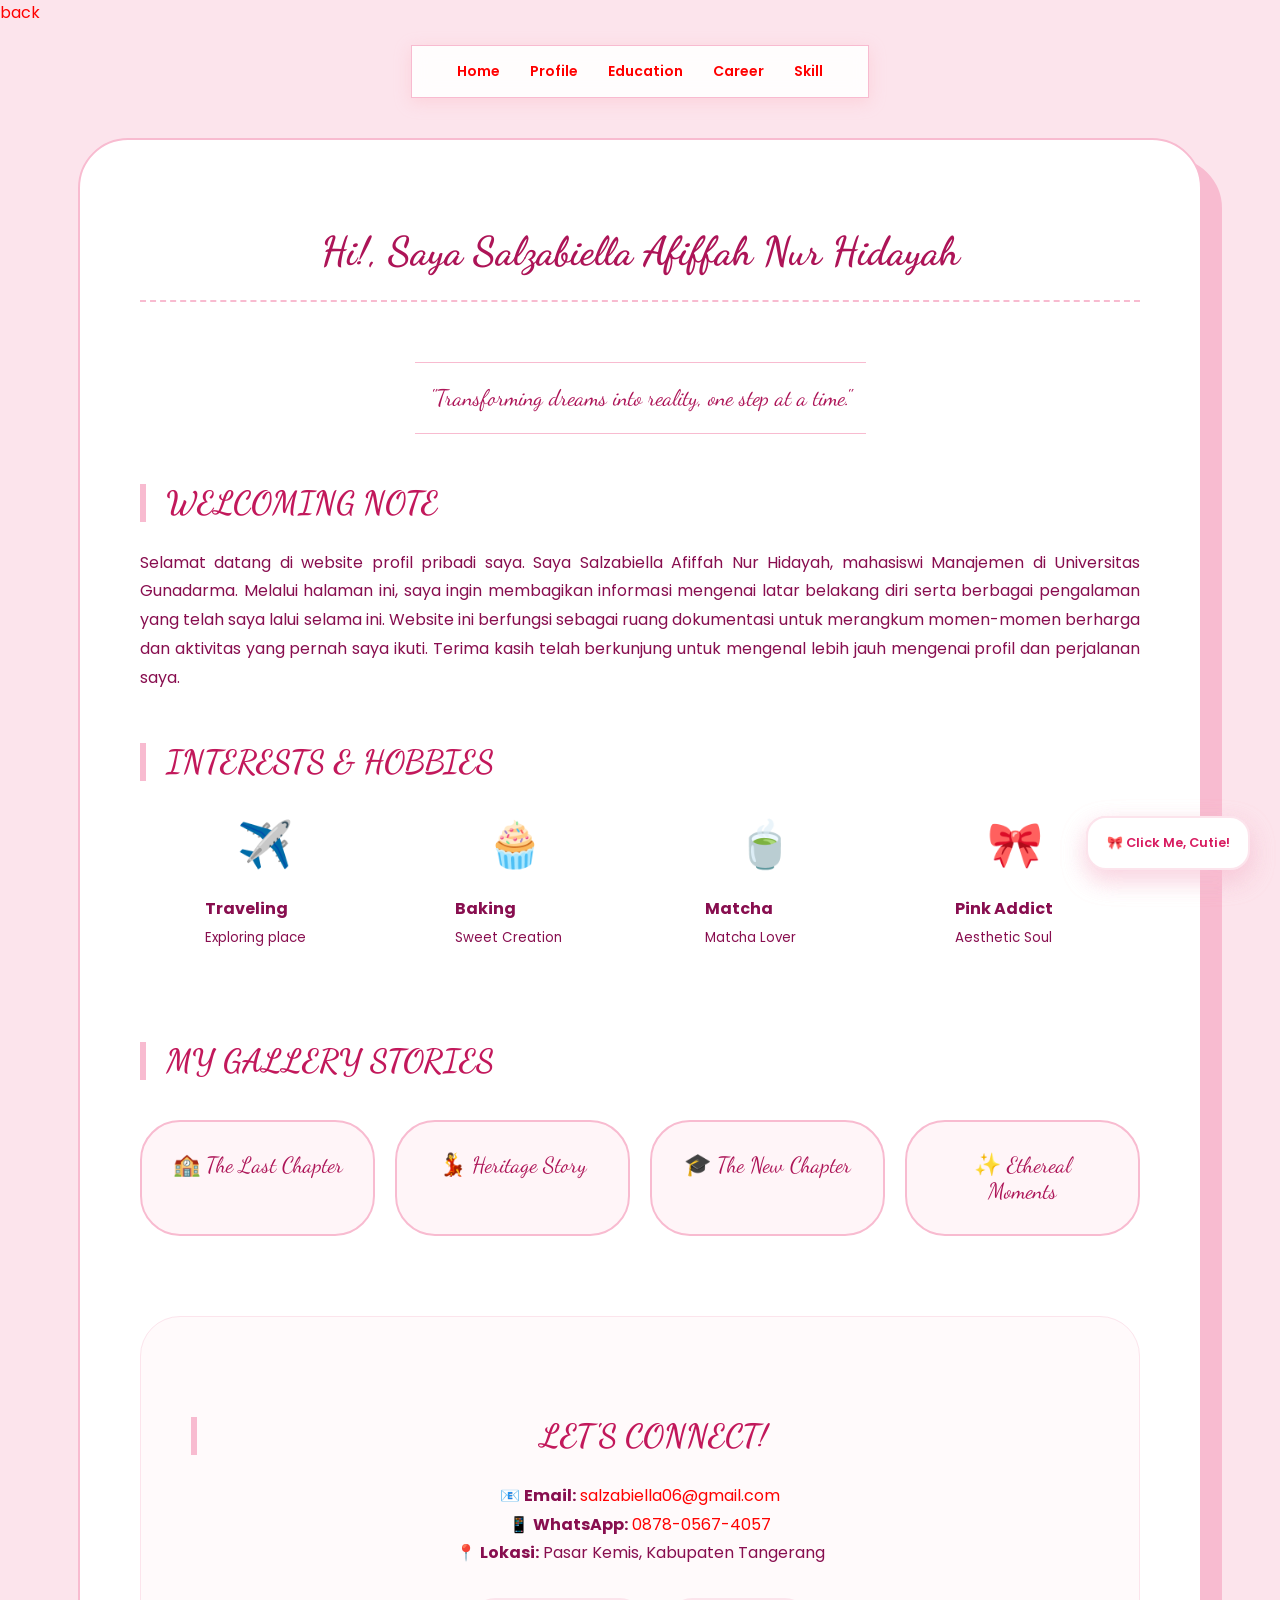
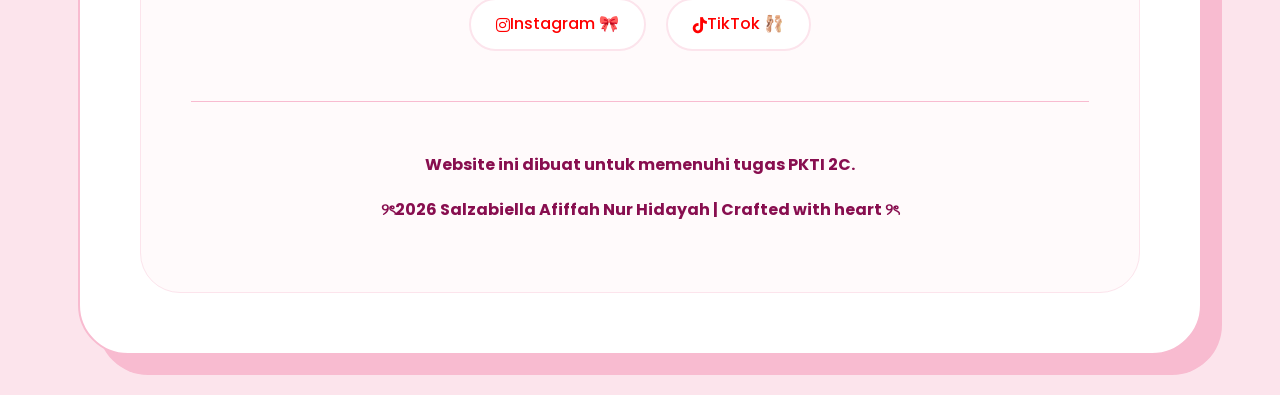
==== index.html @ d6002692 "index.html" ====
<!DOCTYPE html>
<html lang="id">
<head>
    <meta charset="UTF-8">
    <title>Home - Salzabiella</title>
    <link rel="stylesheet" href="style-base.css"><link rel="stylesheet" href="style-theme.css">
    <link href="https://fonts.googleapis.com/css2?family=Dancing+Script:wght@600&family=Poppins:wght@400;600&display=swap" rel="stylesheet">
</head>
<body>
<a href= "Latihan_Table.html">back</a> 
<nav>
    <a href="index.html">Home</a>
    <a href="profil.html">Profile</a>
    <a href="pendidikan.html">Education</a>
    <a href="karir.html">Career</a>
    <a href="keahlian.html">Skill</a>
</nav>
<div class="main-container">
    <header style="text-align: center; margin-bottom: 50px;">
    <h1 class="greeting-text">Hi!, Saya <span class="name-highlight">Salzabiella Afiffah Nur Hidayah</span></h1>
        <div style="margin-top: 20px; padding: 15px; border-top: 1px solid #f8bbd0; border-bottom: 1px solid #f8bbd0; display: inline-block;">
            <p style="font-size: 1.4em; color: #ad1457; font-family: 'Dancing Script', cursive; margin: 0;">
                "Transforming dreams into reality, one step at a time."
    </header>

    <section>
        <h2>WELCOMING NOTE</h2>
        <p>Selamat datang di website profil pribadi saya. Saya Salzabiella Afiffah Nur Hidayah, mahasiswi Manajemen di Universitas Gunadarma. Melalui halaman ini, saya ingin membagikan informasi mengenai latar belakang diri serta berbagai pengalaman yang telah saya lalui selama ini. Website ini berfungsi sebagai ruang dokumentasi untuk merangkum momen-momen berharga dan aktivitas yang pernah saya ikuti. Terima kasih telah berkunjung untuk mengenal lebih jauh mengenai profil dan perjalanan saya.</p>
    </section>
    
    <section>
        <h2>INTERESTS & HOBBIES</h2>
        <div style="display: flex; justify-content: space-around; flex-wrap: wrap; text-align: center; margin-top: 30px;">
            <div style="width: 120px; margin-bottom: 20px;">
                <span style="font-size: 45px;">✈️</span>
                <p><strong>Traveling</strong><br><small>Exploring place</small></p>
            </div>
            <div style="width: 120px; margin-bottom: 20px;">
                <span style="font-size: 45px;">🧁</span>
                <p><strong>Baking</strong><br><small>Sweet Creation</small></p>
            </div>
            <div style="width: 120px; margin-bottom: 20px;">
                <span style="font-size: 45px;">🍵</span>
                <p><strong>Matcha</strong><br><small>Matcha Lover</small></p>
            </div>
            <div style="width: 120px; margin-bottom: 20px;">
                <span style="font-size: 45px;">🎀</span>
                <p><strong>Pink Addict</strong><br><small>Aesthetic Soul</small></p>
            </div>
        </div>
    </section>

    <h2>MY GALLERY STORIES</h2>
    <div class="photo-container">
        <a href="gallery1.html" class="story-bubble"><span>🏫 The Last Chapter</span></a>
        <a href="gallery2.html" class="story-bubble"><span>💃 Heritage Story</span></a>
        <a href="gallery3.html" class="story-bubble"><span>🎓 The New Chapter</span></a>
        <a href="gallery4.html" class="story-bubble"><span>✨ Ethereal Moments</span></a>
    </div>
    <footer>
        <h2 id="kontak">LET'S CONNECT!</h2>
        <ul style="list-style-type: none; padding: 0;">
          <li>📧 <strong>Email:</strong> <a href="mailto:salzabiella06@gmail.com">salzabiella06@gmail.com</a></li>
          <li>📱 <strong>WhatsApp:</strong> <a href="https://wa.me/6287805674057">0878-0567-4057</a></li>
          <li>📍 <strong>Lokasi:</strong> Pasar Kemis, Kabupaten Tangerang</li>
            <link rel="stylesheet" href="https://cdnjs.cloudflare.com/ajax/libs/font-awesome/6.0.0/css/all.min.css">
<div class="social-container-center">
    
    <a href="https://www.instagram.com/slsabiella._" target="_blank" class="social-button">
        <i class="fab fa-instagram"></i> Instagram 🎀
    </a>

    <a href="https://www.tiktok.com/@zabiellanr" target="_blank" class="social-button">
        <i class="fab fa-tiktok"></i> TikTok 🩰
    </a>
<div class="ribbon-wrapper">
    <div class="ribbon-box">
        <div class="ribbon-label">🎀 Click Me, Cutie!</div>
        <div class="ribbon-content">
            <h3>Salzabiella's Vision</h3>
            <p>"Menjadi profesional di bidang manajemen yang mampu memadukan efisiensi bisnis dengan estetika digital."</p>
            <span class="ribbon-footer">🩰 Keep Growing 🩰</span>
        </div>
    </div>
</div>
<div class="ribbon-wrapper" onclick="toggleRibbon()">
    <div class="ribbon-box" id="myRibbon">
        <div class="ribbon-label">🎀 Click Me, Cutie!</div>
        <div class="ribbon-content">
            <h3 class="style-awal">Salzabiella's Vision</h3>
            <p>"Menjadi profesional di bidang manajemen yang mampu memadukan efisiensi bisnis dengan estetika digital."</p>
            <span class="ribbon-footer"></span>
        </div>
    </div>
</div>
</div>
        </ul>
        <hr>
        <p><center><strong>Website ini dibuat untuk memenuhi tugas PKTI 2C.</strong></center></p>
        <p><center><strong>୨ৎ2026 Salzabiella Afiffah Nur Hidayah | Crafted with heart ୨ৎ</strong></center></p>
    </footer>
</div>
</body>
</html>
---- style-base.css ----
body { 
    margin: 0; padding: 0;
    font-family: 'Poppins', sans-serif;
    scroll-behavior: smooth;
}

.main-container {
    max-width: 1000px;
    margin: 40px auto;
    padding: 60px;
    border-radius: 50px;
}

nav {
    display: flex;
    justify-content: center;
    padding: 15px 30px;
    position: sticky;
    top: 20px;
    z-index: 1000;
    margin: 20px auto;
    width: fit-content;
}

nav a {
    text-decoration: none;
    margin: 0 15px;
    font-weight: 600;
    font-size: 14px;
    transition: 0.3s;
}

.photo-container {
    display: grid;
    grid-template-columns: repeat(auto-fit, minmax(200px, 1fr));
    gap: 20px;
    margin: 40px 0;
}

.story-bubble {
    padding: 30px;
    border-radius: 40px;
    text-align: center;
    text-decoration: none;
    transition: 0.3s;
    display: flex;
    flex-direction: column;
    align-items: center;
}

    display: block; 
    margin: 30px auto; 
    max-width: 35%; 
    transition: 0.3s; 
}

.grid-foto { text-align: center; margin: 20px 0; }
.grid-foto img { display: inline-block; width: 35%; margin: 5px; }

.music-player-box { padding: 25px; border-radius: 35px; margin: 30px auto; max-width: 500px; text-align: center; }
footer { text-align: center; padding: 50px; margin-top: 80px; border-radius: 40px; }
hr { border: 0; height: 1px; margin: 50px 0; }
---- style-theme.css ----
body { background-color: #fce4ec; color: #880e4f; }

.main-container {
    background-color: white;
    box-shadow: 20px 20px 0px #f8bbd0;
    border: 2px solid #f8bbd0;
}

nav {
    background: rgba(255, 255, 255, 0.9);
    backdrop-filter: blur(10px);
    box-shadow: 0 4px 15px rgba(255, 182, 193, 0.4);
    border: 1px solid #f8bbd0;
}

a:link { color: red; text-decoration: none; }
a:visited { color: pink; text-decoration: none; }
a:hover { color: blue; text-decoration: none; }
a:active { color: yellow; text-decoration: none; }

nav a { color: #d81b60; }
nav a:hover { color: #ff80ab; }

h1, h2, h3 { font-family: 'Dancing Script', cursive; }
h1 { font-size: 40px; color: #ad1457; border-bottom: 2px dashed #f8bbd0; padding-bottom: 25px; margin-bottom: 40px; text-align: center; }
h2 { font-size: 32px; color: #c2185b; margin-top: 50px; border-left: 6px solid #f8bbd0; padding-left: 20px; }
h3 { color: #ad1457; margin-top: 40px; background: #fff5f8; padding: 10px 20px; border-radius: 15px; border-right: 4px solid #f8bbd0; }

p { font-size: 16px; line-height: 1.8; text-align: justify; margin-bottom: 20px; }
ul { font-size: 16px; line-height: 1.8; list-style-type: '🌸 '; }

.story-bubble { background: #fff5f8; border: 2px solid #f8bbd0; }
.story-bubble span { font-family: 'Dancing Script', cursive; font-size: 22px; color: #ad1457; }
.story-bubble:hover { transform: scale(1.05); background: white; }

img { border-radius: 30px; width: 35%; border: 10px solid #fff5f8; box-shadow: 0 8px 20px rgba(0,0,0,0.1); }
img:hover { transform: scale(1.02); }

img {
    display: block;      
    margin-left: auto;   
    margin-right: auto;  
}
.music-player-box { background: linear-gradient(to right, #fff0f5, #ffe4e1); border: 1px solid #ffb6c1; }
.now-playing { font-family: 'Dancing Script', cursive; font-size: 18px; color: #d87093; margin-bottom: 10px; }

footer { background-color: #fffafb; border: 1px solid #fce4ec; }
hr { background: #f8bbd0; }
.social-container-center {
    display: flex;             
    justify-content: center;    
    align-items: center;        
    gap: 20px;                 
    margin: 30px 0;            
    width: 100%;               
}

.social-button {
    display: flex;
    align-items: center;
    padding: 10px 25px;
    border: 2px solid #fce4ec;
    border-radius: 50px;       
    background-color: white;
    color: #a04a5e;
    text-decoration: none;
    font-weight: 500;
    transition: all 0.3s ease;
}

.social-button:hover {
    background-color: #fce4ec;
    transform: translateY(-3px);
    box-shadow: 0 5px 15px rgba(248, 187, 208, 0.4);
}
.ribbon-wrapper {
    position: fixed;
    bottom: 30px;
    right: 30px;
    z-index: 999;
}

.ribbon-box {
    background: #ffffff;
    border: 2px solid #fce4ec;
    border-radius: 20px;
    width: 160px;
    height: 50px;
    overflow: hidden;
    transition: all 0.6s cubic-bezier(0.175, 0.885, 0.32, 1.275);
    box-shadow: 0 10px 25px rgba(248, 187, 208, 0.4);
    cursor: pointer;
}

.ribbon-label {
    height: 50px;
    display: flex;
    align-items: center;
    justify-content: center;
    color: #d81b60;
    font-family: 'Poppins', sans-serif;
    font-size: 0.8rem;
    font-weight: 600;
}

.ribbon-content {
    padding: 0 20px 20px 20px;
    text-align: center;
    opacity: 0;
    transition: 0.4s;
}

.ribbon-content h3 {
    font-family: 'Playfair Display', serif;
    color: #a04a5e;
    font-size: 1.1rem;
    margin-bottom: 10px;
}

.ribbon-content p {
    font-size: 0.8rem;
    color: #666;
    line-height: 1.5;
    font-style: italic;
}

.ribbon-footer {
    display: block;
    margin-top: 15px;
    font-size: 0.7rem;
    color: #f8bbd0;
}

.ribbon-box:hover {
    width: 250px;
    height: 220px;
}
.ribbon-box:hover .ribbon-content {
    opacity: 1;
}

.ribbon-box:hover, .ribbon-box.open {
    width: 280px;        
    height: auto;          
    min-height: 220px;
}

.ribbon-box:hover .ribbon-content, .ribbon-box.open .ribbon-content {
    opacity: 1;           
    visibility: visible;
}

.social-container-center {
    clear: both;
    display: flex;
    justify-content: center;
    align-items: center;
    gap: 20px;
    margin: 30px 0;
    width: 100%;
}
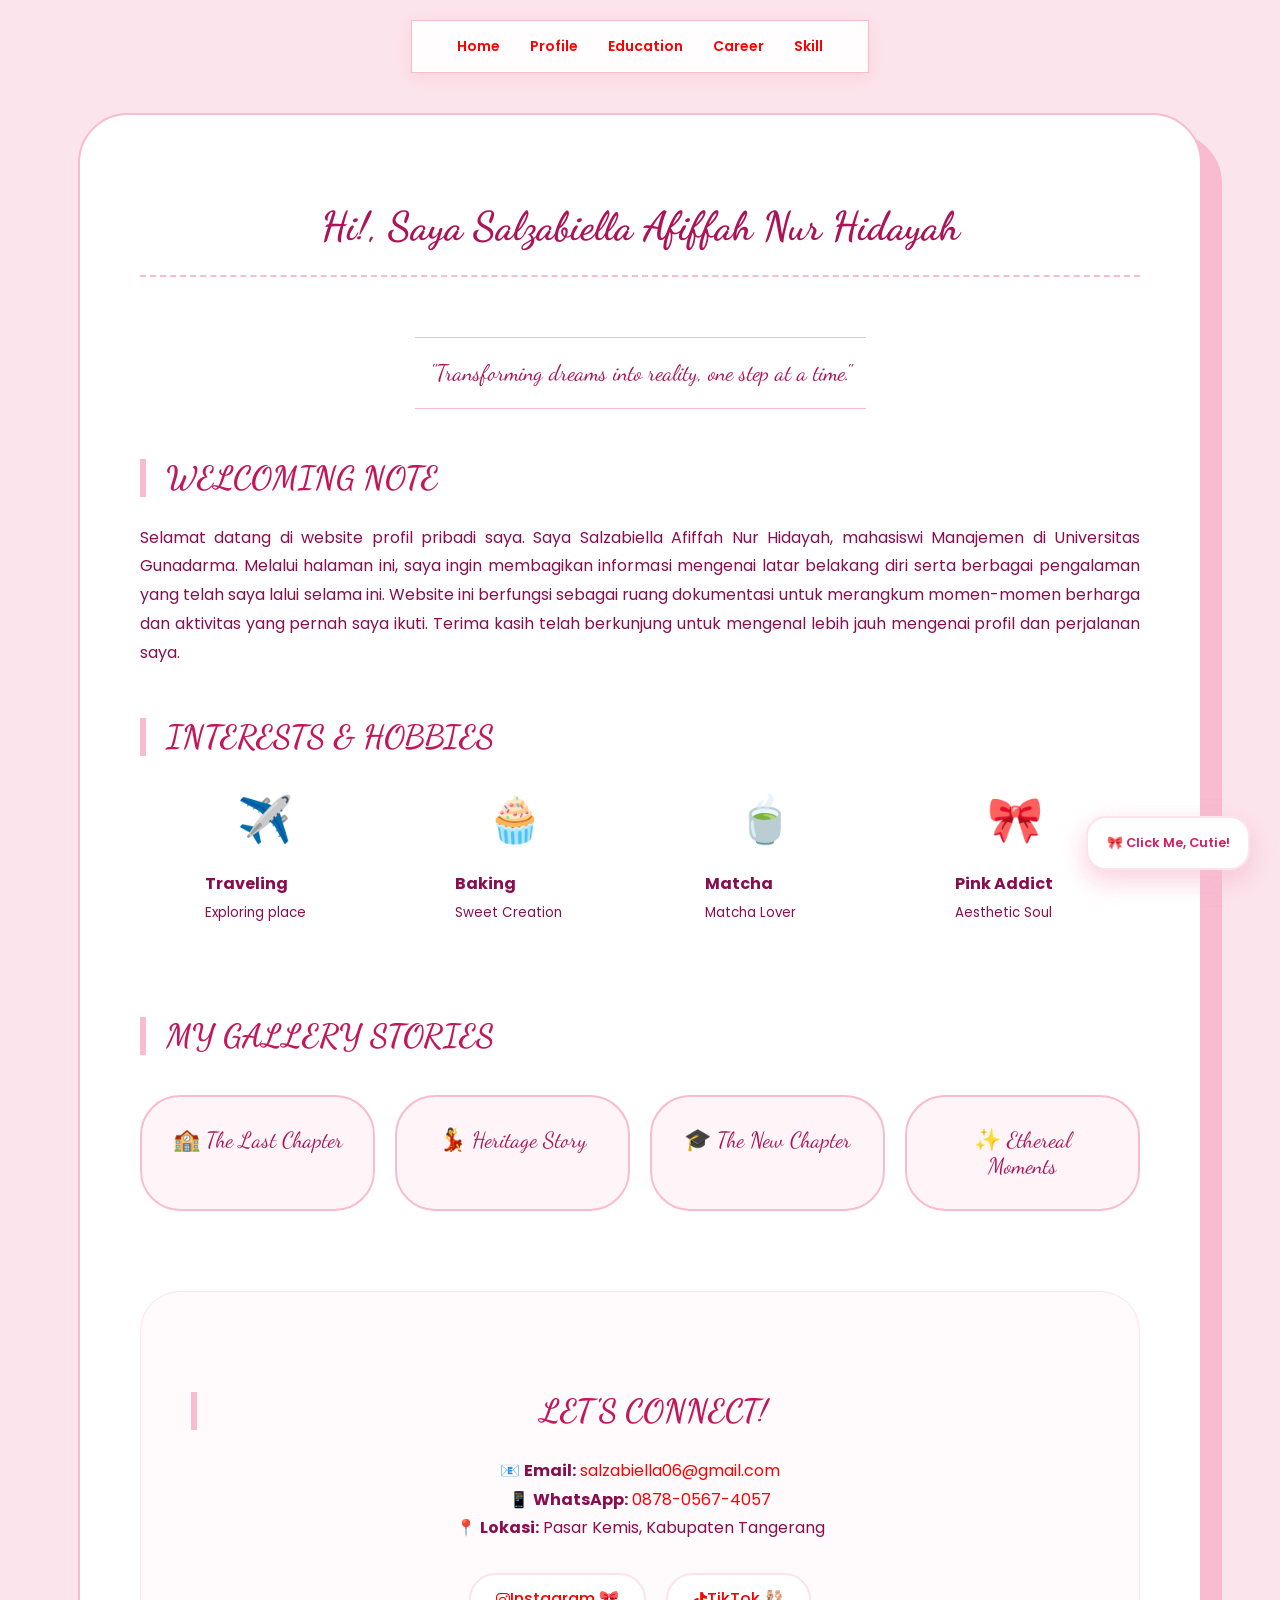
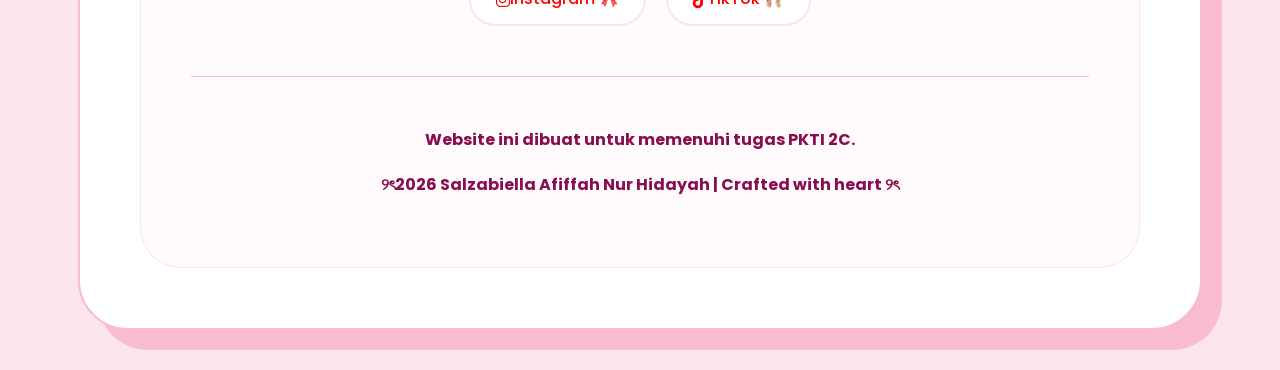
==== commit 09ab1581: "index.html" ====
--- a/index.html
+++ b/index.html
@@ -6,10 +6,9 @@
     <link rel="stylesheet" href="style-base.css"><link rel="stylesheet" href="style-theme.css">
     <link href="https://fonts.googleapis.com/css2?family=Dancing+Script:wght@600&family=Poppins:wght@400;600&display=swap" rel="stylesheet">
 </head>
-<body>
-<a href= "Latihan_Table.html">back</a> 
+<body> 
 <nav>
-    <a href="index.html">Home</a>
+    <a href="index.htm">Home</a>
     <a href="profil.html">Profile</a>
     <a href="pendidikan.html">Education</a>
     <a href="karir.html">Career</a>
